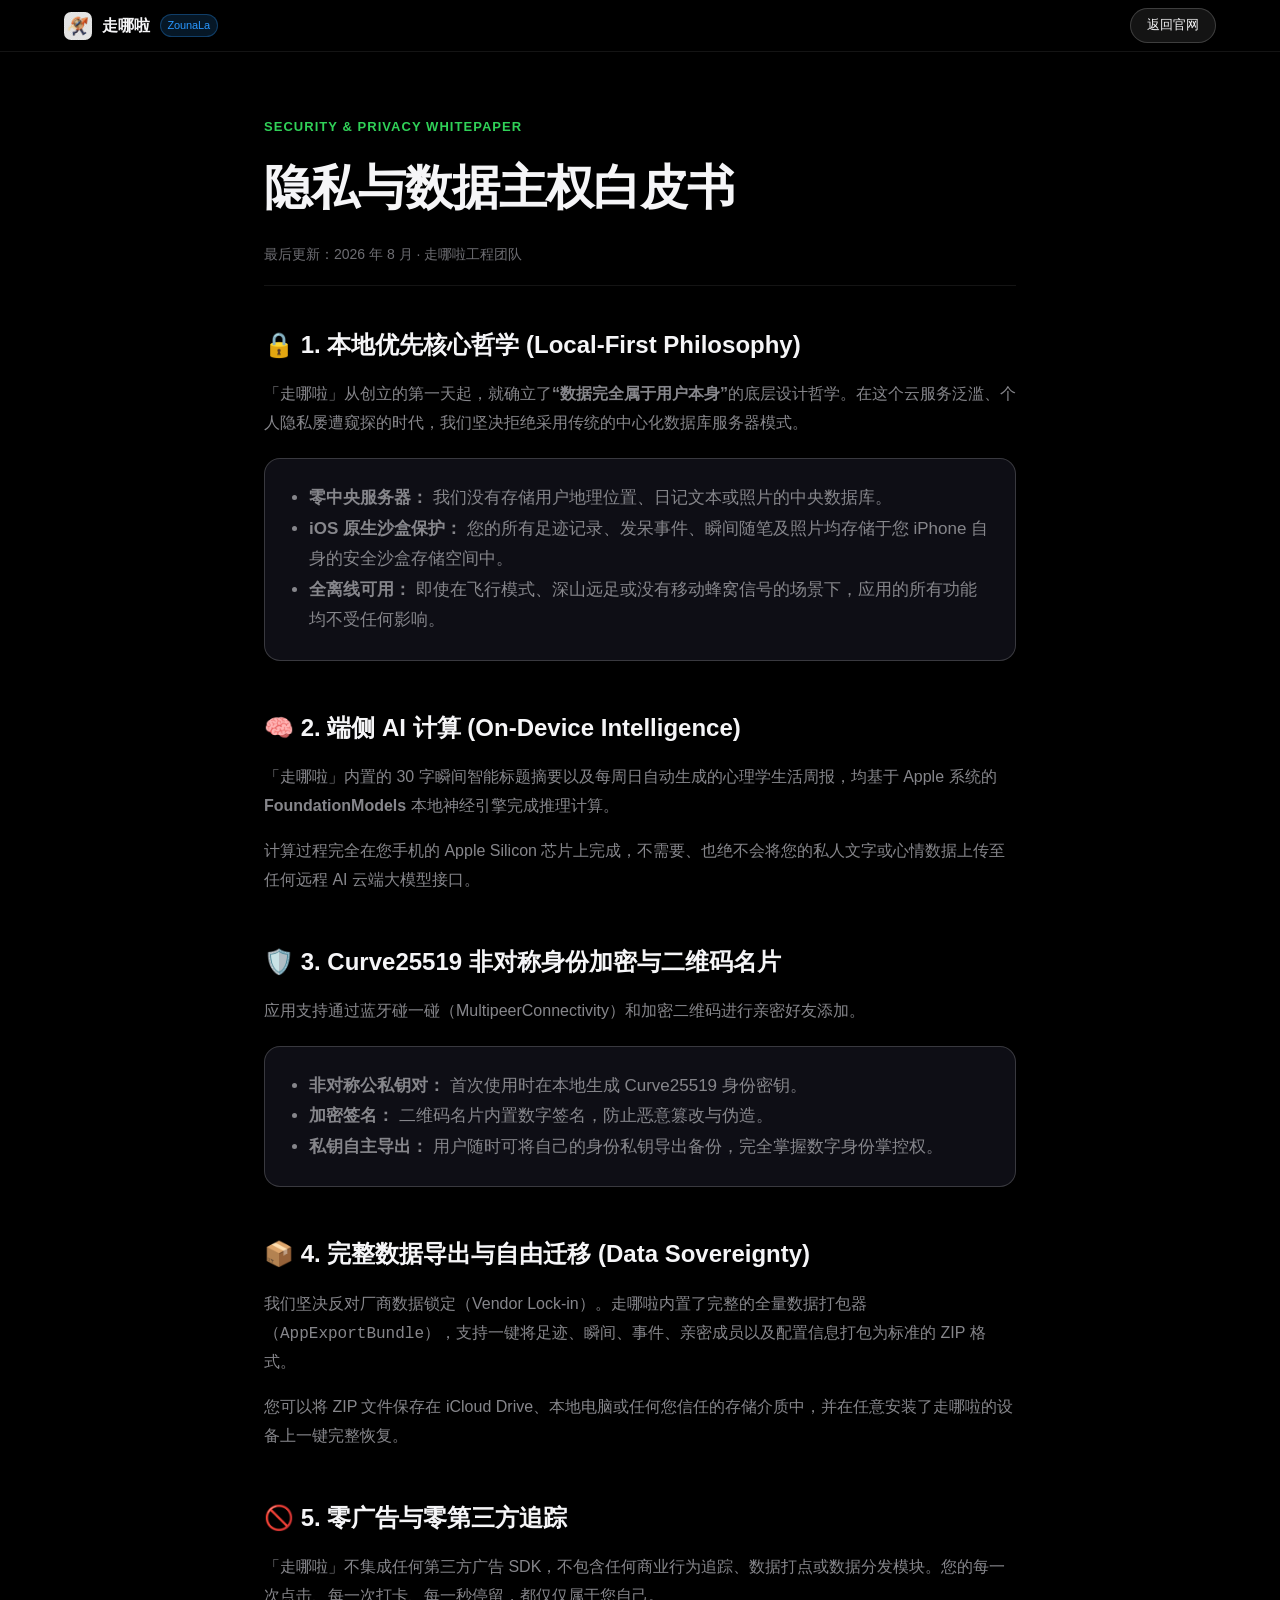
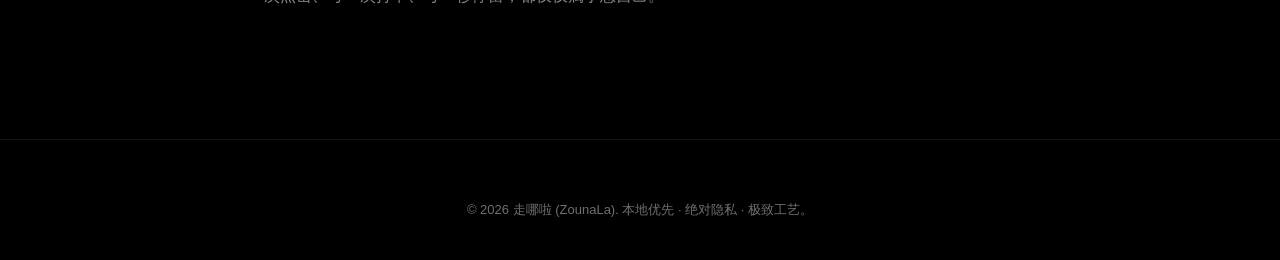
==== privacy.html @ 3fd213ce "add website pages" ====
<!DOCTYPE html>
<html lang="zh-CN">
<head>
  <meta charset="UTF-8">
  <meta name="viewport" content="width=device-width, initial-scale=1.0">
  <title>隐私与安全白皮书 - 走哪啦 (ZounaLa)</title>
  <meta name="description" content="走哪啦 (ZounaLa) 隐私与安全白皮书：详细阐述 100% 本地优先存储、Curve25519 非对称加密、端侧 AI 计算与零追踪架构。">
  <link rel="icon" type="image/png" href="assets/images/icon.png">
  <link rel="stylesheet" href="styles.css">
  <style>
    .privacy-article {
      max-width: 800px;
      margin: 0 auto;
      padding: calc(var(--nav-height) + 60px) 24px 80px;
    }
    .privacy-article h1 {
      font-size: clamp(32px, 5vw, 48px);
      font-weight: 700;
      margin-bottom: 16px;
      letter-spacing: -0.02em;
    }
    .privacy-article .pub-date {
      color: var(--text-tertiary);
      font-size: 14px;
      margin-bottom: 40px;
      padding-bottom: 20px;
      border-bottom: 1px solid var(--border-subtle);
    }
    .privacy-section-block {
      margin-bottom: 48px;
    }
    .privacy-section-block h2 {
      font-size: 24px;
      font-weight: 600;
      color: var(--text-primary);
      margin-bottom: 16px;
      display: flex;
      align-items: center;
      gap: 10px;
    }
    .privacy-section-block p {
      color: var(--text-secondary);
      font-size: 16px;
      line-height: 1.8;
      margin-bottom: 16px;
    }
    .privacy-box-highlight {
      background: var(--bg-card);
      border: 1px solid var(--border-highlight);
      border-radius: var(--radius-md);
      padding: 24px;
      margin: 20px 0;
    }
    .privacy-box-highlight ul {
      padding-left: 20px;
      color: var(--text-secondary);
      line-height: 1.8;
    }
  </style>
</head>
<body>
  <!-- Header -->
  <header class="site-header">
    <div class="nav-container">
      <a href="index.html" class="nav-brand">
        <img src="assets/images/icon.png" alt="走哪啦 App Icon" class="brand-icon">
        <span>走哪啦</span>
        <span class="brand-tag">ZounaLa</span>
      </a>
      <div class="nav-actions">
        <a href="index.html" class="btn-secondary" style="padding: 6px 16px; font-size: 13px;">返回官网</a>
      </div>
    </div>
  </header>

  <main class="privacy-article">
    <span class="section-eyebrow green">SECURITY & PRIVACY WHITEPAPER</span>
    <h1>隐私与数据主权白皮书</h1>
    <div class="pub-date">最后更新：2026 年 8 月 · 走哪啦工程团队</div>

    <div class="privacy-section-block">
      <h2>🔒 1. 本地优先核心哲学 (Local-First Philosophy)</h2>
      <p>
        「走哪啦」从创立的第一天起，就确立了<strong>“数据完全属于用户本身”</strong>的底层设计哲学。在这个云服务泛滥、个人隐私屡遭窥探的时代，我们坚决拒绝采用传统的中心化数据库服务器模式。
      </p>
      <div class="privacy-box-highlight">
        <ul>
          <li><strong>零中央服务器：</strong> 我们没有存储用户地理位置、日记文本或照片的中央数据库。</li>
          <li><strong>iOS 原生沙盒保护：</strong> 您的所有足迹记录、发呆事件、瞬间随笔及照片均存储于您 iPhone 自身的安全沙盒存储空间中。</li>
          <li><strong>全离线可用：</strong> 即使在飞行模式、深山远足或没有移动蜂窝信号的场景下，应用的所有功能均不受任何影响。</li>
        </ul>
      </div>
    </div>

    <div class="privacy-section-block">
      <h2>🧠 2. 端侧 AI 计算 (On-Device Intelligence)</h2>
      <p>
        「走哪啦」内置的 30 字瞬间智能标题摘要以及每周日自动生成的心理学生活周报，均基于 Apple 系统的 <strong>FoundationModels</strong> 本地神经引擎完成推理计算。
      </p>
      <p>
        计算过程完全在您手机的 Apple Silicon 芯片上完成，不需要、也绝不会将您的私人文字或心情数据上传至任何远程 AI 云端大模型接口。
      </p>
    </div>

    <div class="privacy-section-block">
      <h2>🛡️ 3. Curve25519 非对称身份加密与二维码名片</h2>
      <p>
        应用支持通过蓝牙碰一碰（MultipeerConnectivity）和加密二维码进行亲密好友添加。
      </p>
      <div class="privacy-box-highlight">
        <ul>
          <li><strong>非对称公私钥对：</strong> 首次使用时在本地生成 Curve25519 身份密钥。</li>
          <li><strong>加密签名：</strong> 二维码名片内置数字签名，防止恶意篡改与伪造。</li>
          <li><strong>私钥自主导出：</strong> 用户随时可将自己的身份私钥导出备份，完全掌握数字身份掌控权。</li>
        </ul>
      </div>
    </div>

    <div class="privacy-section-block">
      <h2>📦 4. 完整数据导出与自由迁移 (Data Sovereignty)</h2>
      <p>
        我们坚决反对厂商数据锁定（Vendor Lock-in）。走哪啦内置了完整的全量数据打包器（<code>AppExportBundle</code>），支持一键将足迹、瞬间、事件、亲密成员以及配置信息打包为标准的 ZIP 格式。
      </p>
      <p>
        您可以将 ZIP 文件保存在 iCloud Drive、本地电脑或任何您信任的存储介质中，并在任意安装了走哪啦的设备上一键完整恢复。
      </p>
    </div>

    <div class="privacy-section-block">
      <h2>🚫 5. 零广告与零第三方追踪</h2>
      <p>
        「走哪啦」不集成任何第三方广告 SDK，不包含任何商业行为追踪、数据打点或数据分发模块。您的每一次点击、每一次打卡、每一秒停留，都仅仅属于您自己。
      </p>
    </div>
  </main>

  <footer class="site-footer">
    <div class="container" style="text-align: center;">
      <p>© 2026 走哪啦 (ZounaLa). 本地优先 · 绝对隐私 · 极致工艺。</p>
    </div>
  </footer>
</body>
</html>
---- styles.css ----
/* ==========================================================================
   走哪啦 (ZounaLa) - 苹果风格产品宣传官网样式表
   Apple Pro Aesthetic Design System
   ========================================================================== */

:root {
  /* Color Palette - Apple Pro Dark Theme */
  --bg-primary: #000000;
  --bg-secondary: #0a0a0f;
  --bg-tertiary: #12131a;
  --bg-card: rgba(20, 21, 30, 0.7);
  --bg-card-hover: rgba(28, 30, 44, 0.85);
  --bg-glass: rgba(15, 16, 24, 0.75);
  --bg-pill: rgba(255, 255, 255, 0.08);

  /* Borders & Dividers */
  --border-subtle: rgba(255, 255, 255, 0.08);
  --border-highlight: rgba(255, 255, 255, 0.18);
  --border-active: rgba(0, 113, 227, 0.5);

  /* Typography Colors */
  --text-primary: #f5f5f7;
  --text-secondary: #86868b;
  --text-tertiary: #6e6e73;
  --text-accent: #2997ff;
  --text-accent-glow: #64d2ff;

  /* Accent Gradients & Colors */
  --apple-blue: #0071e3;
  --apple-blue-light: #2997ff;
  --apple-purple: #bf5af2;
  --apple-indigo: #5e5ce6;
  --apple-teal: #64d2ff;
  --apple-green: #30d158;
  --apple-orange: #ff9f0a;
  --apple-pink: #ff375f;
  --apple-yellow: #ffd60a;

  /* Radiant Gradients */
  --grad-hero: linear-gradient(180deg, #ffffff 0%, #a1a1a6 100%);
  --grad-accent: linear-gradient(135deg, #2997ff 0%, #a855f7 50%, #ec4899 100%);
  --grad-privacy: linear-gradient(135deg, #30d158 0%, #06b6d4 100%);
  --grad-security: linear-gradient(135deg, #bf5af2 0%, #5e5ce6 100%);
  --grad-local: linear-gradient(135deg, #ff9f0a 0%, #ff375f 100%);
  --grad-craft: linear-gradient(135deg, #64d2ff 0%, #2997ff 100%);
  --grad-card: linear-gradient(180deg, rgba(255, 255, 255, 0.05) 0%, rgba(255, 255, 255, 0.01) 100%);
  --grad-glow: radial-gradient(circle at 50% 50%, rgba(41, 151, 255, 0.15) 0%, rgba(0, 0, 0, 0) 70%);

  /* Dimensions & Spacing */
  --container-max: 1200px;
  --nav-height: 52px;
  --radius-sm: 10px;
  --radius-md: 16px;
  --radius-lg: 24px;
  --radius-xl: 32px;
  --radius-full: 9999px;

  /* Typography Stack */
  --font-stack: -apple-system, BlinkMacSystemFont, "SF Pro Display", "SF Pro Text", "Helvetica Neue", "PingFang SC", "Hiragino Sans GB", "Microsoft YaHei", sans-serif;
  --font-mono: "SF Mono", "Menlo", "Consolas", monospace;

  /* Transitions & Shadows */
  --transition-smooth: all 0.4s cubic-bezier(0.16, 1, 0.3, 1);
  --transition-fast: all 0.2s ease;
  --shadow-sm: 0 4px 12px rgba(0, 0, 0, 0.3);
  --shadow-md: 0 12px 32px rgba(0, 0, 0, 0.4);
  --shadow-lg: 0 24px 64px rgba(0, 0, 0, 0.6);
  --shadow-glow-blue: 0 0 40px rgba(41, 151, 255, 0.25);
  --shadow-glow-purple: 0 0 40px rgba(191, 90, 242, 0.25);
}

/* ==========================================================================
   Base & Reset
   ========================================================================== */
*, *::before, *::after {
  box-sizing: border-box;
  margin: 0;
  padding: 0;
}

html {
  font-family: var(--font-stack);
  background-color: var(--bg-primary);
  color: var(--text-primary);
  scroll-behavior: smooth;
  -webkit-font-smoothing: antialiased;
  -moz-osx-font-smoothing: grayscale;
  text-rendering: optimizeLegibility;
}

body {
  overflow-x: hidden;
  background-color: var(--bg-primary);
  line-height: 1.6;
  font-size: 17px;
}

a {
  color: inherit;
  text-decoration: none;
  transition: var(--transition-fast);
}

img {
  max-width: 100%;
  height: auto;
  display: block;
}

button {
  font-family: inherit;
  border: none;
  background: none;
  cursor: pointer;
}

/* Container */
.container {
  max-width: var(--container-max);
  margin: 0 auto;
  padding: 0 24px;
}

.container-narrow {
  max-width: 960px;
  margin: 0 auto;
  padding: 0 24px;
}

/* ==========================================================================
   Navigation Bar (Apple Style Sticky Frosted Nav)
   ========================================================================== */
.site-header {
  position: fixed;
  top: 0;
  left: 0;
  width: 100%;
  height: var(--nav-height);
  background: rgba(0, 0, 0, 0.75);
  backdrop-filter: saturate(180%) blur(20px);
  -webkit-backdrop-filter: saturate(180%) blur(20px);
  border-bottom: 1px solid var(--border-subtle);
  z-index: 1000;
  transition: var(--transition-fast);
}

.site-header.scrolled {
  background: rgba(10, 10, 15, 0.88);
  border-bottom: 1px solid var(--border-highlight);
}

.nav-container {
  max-width: var(--container-max);
  height: 100%;
  margin: 0 auto;
  padding: 0 24px;
  display: flex;
  align-items: center;
  justify-content: space-between;
}

.nav-brand {
  display: flex;
  align-items: center;
  gap: 10px;
  font-size: 16px;
  font-weight: 600;
  letter-spacing: -0.01em;
  color: var(--text-primary);
}

.brand-icon {
  width: 28px;
  height: 28px;
  border-radius: 7px;
  box-shadow: 0 2px 8px rgba(0, 0, 0, 0.4);
}

.brand-tag {
  font-size: 11px;
  padding: 2px 7px;
  border-radius: var(--radius-full);
  background: rgba(41, 151, 255, 0.15);
  color: var(--apple-blue-light);
  border: 1px solid rgba(41, 151, 255, 0.3);
  font-weight: 500;
}

.nav-links {
  display: flex;
  align-items: center;
  gap: 28px;
  list-style: none;
}

.nav-links a {
  font-size: 13px;
  color: var(--text-secondary);
  letter-spacing: -0.01em;
  transition: var(--transition-fast);
}

.nav-links a:hover,
.nav-links a.active {
  color: var(--text-primary);
}

.nav-actions {
  display: flex;
  align-items: center;
  gap: 14px;
}

.btn-nav-cta {
  font-size: 12px;
  font-weight: 500;
  padding: 6px 14px;
  border-radius: var(--radius-full);
  background: var(--apple-blue);
  color: #ffffff;
  transition: var(--transition-fast);
}

.btn-nav-cta:hover {
  background: #0077ed;
  transform: translateY(-1px);
  box-shadow: 0 2px 8px rgba(0, 113, 227, 0.4);
}

.mobile-menu-btn {
  display: none;
  flex-direction: column;
  gap: 5px;
  padding: 8px;
}

.mobile-menu-btn span {
  width: 20px;
  height: 2px;
  background: var(--text-primary);
  border-radius: 2px;
  transition: var(--transition-fast);
}

/* ==========================================================================
   Hero Section
   ========================================================================== */
.hero-section {
  position: relative;
  min-height: 100vh;
  padding-top: calc(var(--nav-height) + 60px);
  padding-bottom: 80px;
  display: flex;
  flex-direction: column;
  align-items: center;
  justify-content: center;
  text-align: center;
  overflow: hidden;
}

.hero-glow-bg {
  position: absolute;
  top: 15%;
  left: 50%;
  transform: translateX(-50%);
  width: 75vw;
  max-width: 1000px;
  height: 600px;
  background: radial-gradient(ellipse at center, rgba(41, 151, 255, 0.18) 0%, rgba(191, 90, 242, 0.12) 40%, rgba(0, 0, 0, 0) 70%);
  filter: blur(80px);
  pointer-events: none;
  z-index: 0;
}

.hero-content {
  position: relative;
  z-index: 1;
  max-width: 880px;
  margin: 0 auto 50px;
}

.hero-pill {
  display: inline-flex;
  align-items: center;
  gap: 8px;
  padding: 6px 16px;
  background: rgba(255, 255, 255, 0.06);
  border: 1px solid var(--border-highlight);
  border-radius: var(--radius-full);
  font-size: 13px;
  font-weight: 500;
  color: var(--text-primary);
  margin-bottom: 24px;
  backdrop-filter: blur(12px);
  animation: fadeInDown 0.8s cubic-bezier(0.16, 1, 0.3, 1);
}

.hero-pill .pill-dot {
  width: 8px;
  height: 8px;
  border-radius: 50%;
  background: var(--apple-green);
  box-shadow: 0 0 10px var(--apple-green);
  animation: pulseDot 2s infinite;
}

.hero-title {
  font-size: clamp(40px, 6vw, 76px);
  font-weight: 700;
  line-height: 1.08;
  letter-spacing: -0.03em;
  margin-bottom: 20px;
  background: linear-gradient(180deg, #ffffff 0%, #dedede 65%, #888890 100%);
  -webkit-background-clip: text;
  -webkit-text-fill-color: transparent;
  animation: fadeInUp 0.9s cubic-bezier(0.16, 1, 0.3, 1);
}

.hero-title .text-gradient-flow {
  background: var(--grad-accent);
  -webkit-background-clip: text;
  -webkit-text-fill-color: transparent;
  display: inline-block;
}

.hero-subtitle {
  font-size: clamp(18px, 2.2vw, 22px);
  font-weight: 400;
  color: var(--text-secondary);
  line-height: 1.5;
  max-width: 720px;
  margin: 0 auto 36px;
  letter-spacing: -0.015em;
  animation: fadeInUp 1s cubic-bezier(0.16, 1, 0.3, 1);
}

.hero-cta-group {
  display: flex;
  align-items: center;
  justify-content: center;
  gap: 16px;
  flex-wrap: wrap;
  animation: fadeInUp 1.1s cubic-bezier(0.16, 1, 0.3, 1);
}

.btn-primary {
  display: inline-flex;
  align-items: center;
  gap: 10px;
  padding: 14px 28px;
  background: #ffffff;
  color: #000000;
  font-size: 15px;
  font-weight: 600;
  border-radius: var(--radius-full);
  box-shadow: 0 4px 20px rgba(255, 255, 255, 0.2);
  transition: var(--transition-smooth);
}

.btn-primary:hover {
  transform: translateY(-2px) scale(1.02);
  box-shadow: 0 8px 30px rgba(255, 255, 255, 0.35);
  background: #f0f0f2;
}

.btn-secondary {
  display: inline-flex;
  align-items: center;
  gap: 8px;
  padding: 14px 28px;
  background: rgba(255, 255, 255, 0.08);
  color: var(--text-primary);
  font-size: 15px;
  font-weight: 500;
  border-radius: var(--radius-full);
  border: 1px solid var(--border-highlight);
  backdrop-filter: blur(12px);
  transition: var(--transition-smooth);
}

.btn-secondary:hover {
  background: rgba(255, 255, 255, 0.14);
  border-color: rgba(255, 255, 255, 0.3);
  transform: translateY(-2px);
}

/* Hero Key Pillars Ribbon */
.hero-pillars-ribbon {
  display: flex;
  align-items: center;
  justify-content: center;
  gap: 32px;
  margin-top: 36px;
  padding: 14px 28px;
  border-radius: var(--radius-full);
  background: rgba(255, 255, 255, 0.03);
  border: 1px solid var(--border-subtle);
  backdrop-filter: blur(16px);
  flex-wrap: wrap;
}

.pillar-item {
  display: flex;
  align-items: center;
  gap: 8px;
  font-size: 13px;
  font-weight: 500;
  color: var(--text-secondary);
}

.pillar-item .p-icon {
  font-size: 16px;
}

.pillar-item strong {
  color: var(--text-primary);
}

.pillar-divider {
  width: 1px;
  height: 16px;
  background: var(--border-subtle);
}

/* Hero Showcase Device Mockup */
.hero-device-wrapper {
  position: relative;
  z-index: 1;
  width: 100%;
  max-width: 1020px;
  margin-top: 40px;
  perspective: 1200px;
}

.device-showcase-card {
  position: relative;
  background: linear-gradient(180deg, rgba(28, 30, 42, 0.7) 0%, rgba(13, 14, 20, 0.9) 100%);
  border: 1px solid var(--border-highlight);
  border-radius: var(--radius-xl);
  padding: 48px 32px;
  box-shadow: 0 30px 100px rgba(0, 0, 0, 0.8), var(--shadow-glow-blue);
  backdrop-filter: blur(24px);
  display: flex;
  align-items: center;
  justify-content: center;
  gap: 48px;
  overflow: hidden;
}

/* Floating Glass Badges */
.floating-badge {
  position: absolute;
  padding: 12px 18px;
  background: rgba(18, 20, 30, 0.85);
  border: 1px solid var(--border-highlight);
  border-radius: var(--radius-md);
  box-shadow: var(--shadow-md);
  backdrop-filter: blur(20px);
  display: flex;
  align-items: center;
  gap: 12px;
  font-size: 13px;
  z-index: 10;
  animation: floatSlow 6s ease-in-out infinite;
}

.floating-badge.badge-top-left {
  top: 40px;
  left: 30px;
  animation-delay: 0s;
}

.floating-badge.badge-bottom-left {
  bottom: 50px;
  left: 40px;
  animation-delay: 1.5s;
}

.floating-badge.badge-top-right {
  top: 60px;
  right: 30px;
  animation-delay: 3s;
}

.floating-badge.badge-bottom-right {
  bottom: 40px;
  right: 40px;
  animation-delay: 4.5s;
}

.badge-icon-box {
  width: 36px;
  height: 36px;
  border-radius: 10px;
  display: flex;
  align-items: center;
  justify-content: center;
  font-size: 18px;
}

.badge-icon-box.green {
  background: rgba(48, 209, 88, 0.15);
  color: var(--apple-green);
  border: 1px solid rgba(48, 209, 88, 0.3);
}

.badge-icon-box.purple {
  background: rgba(191, 90, 242, 0.15);
  color: var(--apple-purple);
  border: 1px solid rgba(191, 90, 242, 0.3);
}

.badge-icon-box.blue {
  background: rgba(41, 151, 255, 0.15);
  color: var(--apple-blue-light);
  border: 1px solid rgba(41, 151, 255, 0.3);
}

.badge-icon-box.orange {
  background: rgba(255, 159, 10, 0.15);
  color: var(--apple-orange);
  border: 1px solid rgba(255, 159, 10, 0.3);
}

.badge-text-title {
  font-weight: 600;
  color: var(--text-primary);
  font-size: 13px;
  line-height: 1.3;
}

.badge-text-sub {
  font-size: 11px;
  color: var(--text-secondary);
}

/* Device iPhone Frame */
.iphone-frame {
  position: relative;
  width: 310px;
  height: 640px;
  background: #000000;
  border-radius: 52px;
  padding: 11px;
  box-shadow: 0 0 0 3px #2c2d30, 0 0 0 5px #151618, 0 25px 60px rgba(0, 0, 0, 0.9);
  z-index: 2;
}

.iphone-island {
  position: absolute;
  top: 19px;
  left: 50%;
  transform: translateX(-50%);
  width: 96px;
  height: 26px;
  background: #000000;
  border-radius: 20px;
  z-index: 100;
  display: flex;
  align-items: center;
  justify-content: space-between;
  padding: 0 10px;
}

.island-camera {
  width: 10px;
  height: 10px;
  border-radius: 50%;
  background: #111422;
  box-shadow: inset 0 0 2px rgba(255, 255, 255, 0.2);
}

.island-sensor {
  width: 7px;
  height: 7px;
  border-radius: 50%;
  background: #0d0e14;
}

.iphone-screen {
  position: relative;
  width: 100%;
  height: 100%;
  border-radius: 42px;
  overflow: hidden;
  background: #000000;
}

.iphone-screen img {
  width: 100%;
  height: 100%;
  object-fit: cover;
  object-position: top center;
}

/* Showcase side preview cards */
.showcase-side-preview {
  flex: 1;
  max-width: 280px;
  display: flex;
  flex-direction: column;
  gap: 16px;
}

.mini-preview-card {
  background: rgba(20, 22, 32, 0.8);
  border: 1px solid var(--border-subtle);
  border-radius: var(--radius-md);
  padding: 16px;
  transition: var(--transition-smooth);
}

.mini-preview-card:hover {
  background: rgba(26, 29, 44, 0.95);
  border-color: var(--border-highlight);
  transform: translateY(-2px);
}

.mini-card-header {
  display: flex;
  align-items: center;
  justify-content: space-between;
  margin-bottom: 8px;
}

.mini-card-tag {
  font-size: 11px;
  padding: 2px 8px;
  border-radius: var(--radius-full);
  background: rgba(255, 255, 255, 0.08);
  color: var(--text-secondary);
}

.mini-card-title {
  font-size: 14px;
  font-weight: 600;
  color: var(--text-primary);
  margin-bottom: 4px;
}

.mini-card-desc {
  font-size: 12px;
  color: var(--text-secondary);
  line-height: 1.4;
}

/* ==========================================================================
   Section Headers & Common Layout
   ========================================================================== */
.section {
  padding: 120px 0;
  position: relative;
}

.section-darker {
  background: var(--bg-secondary);
}

.section-gradient-ambient {
  background: radial-gradient(circle at 50% 0%, rgba(20, 24, 42, 0.6) 0%, var(--bg-primary) 70%);
}

.section-header {
  text-align: center;
  max-width: 760px;
  margin: 0 auto 64px;
}

.section-eyebrow {
  display: inline-block;
  font-size: 13px;
  font-weight: 600;
  text-transform: uppercase;
  letter-spacing: 0.08em;
  color: var(--apple-blue-light);
  margin-bottom: 12px;
}

.section-eyebrow.green {
  color: var(--apple-green);
}

.section-eyebrow.purple {
  color: var(--apple-purple);
}

.section-eyebrow.orange {
  color: var(--apple-orange);
}

.section-title {
  font-size: clamp(32px, 4.5vw, 48px);
  font-weight: 700;
  line-height: 1.15;
  letter-spacing: -0.025em;
  color: var(--text-primary);
  margin-bottom: 16px;
}

.section-subtitle {
  font-size: 17px;
  color: var(--text-secondary);
  line-height: 1.6;
}

/* ==========================================================================
   Section 1: Philosophy & Mission (产品宗旨与对比)
   ========================================================================== */
.philosophy-grid {
  display: grid;
  grid-template-columns: 1fr 1fr;
  gap: 32px;
  margin-bottom: 50px;
}

.philosophy-card {
  background: var(--bg-card);
  border: 1px solid var(--border-subtle);
  border-radius: var(--radius-xl);
  padding: 40px;
  backdrop-filter: blur(20px);
  position: relative;
  overflow: hidden;
  transition: var(--transition-smooth);
}

.philosophy-card.card-traditional {
  border-color: rgba(255, 69, 58, 0.2);
  background: linear-gradient(180deg, rgba(30, 15, 18, 0.4) 0%, rgba(15, 16, 22, 0.6) 100%);
}

.philosophy-card.card-zounala {
  border-color: rgba(41, 151, 255, 0.35);
  background: linear-gradient(180deg, rgba(20, 32, 55, 0.5) 0%, rgba(15, 18, 28, 0.8) 100%);
  box-shadow: 0 10px 40px rgba(0, 113, 227, 0.15);
}

.philosophy-badge {
  display: inline-flex;
  align-items: center;
  gap: 6px;
  font-size: 12px;
  font-weight: 600;
  padding: 4px 12px;
  border-radius: var(--radius-full);
  margin-bottom: 20px;
}

.philosophy-badge.bad {
  background: rgba(255, 69, 58, 0.15);
  color: #ff6b6b;
  border: 1px solid rgba(255, 69, 58, 0.3);
}

.philosophy-badge.good {
  background: rgba(41, 151, 255, 0.2);
  color: var(--apple-blue-light);
  border: 1px solid rgba(41, 151, 255, 0.4);
}

.philosophy-card h3 {
  font-size: 24px;
  font-weight: 700;
  margin-bottom: 12px;
  letter-spacing: -0.01em;
}

.philosophy-card p {
  color: var(--text-secondary);
  font-size: 15px;
  line-height: 1.6;
  margin-bottom: 24px;
}

.philosophy-list {
  list-style: none;
  display: flex;
  flex-direction: column;
  gap: 14px;
}

.philosophy-list li {
  display: flex;
  align-items: flex-start;
  gap: 12px;
  font-size: 14px;
  color: var(--text-secondary);
}

.philosophy-list li strong {
  color: var(--text-primary);
}

.philosophy-list li .icon-status {
  font-size: 16px;
  line-height: 1.4;
}

.quote-highlight-banner {
  background: linear-gradient(135deg, rgba(41, 151, 255, 0.08) 0%, rgba(191, 90, 242, 0.08) 100%);
  border: 1px solid var(--border-highlight);
  border-radius: var(--radius-lg);
  padding: 32px 40px;
  text-align: center;
  margin-top: 40px;
  position: relative;
}

.quote-highlight-banner h4 {
  font-size: 20px;
  font-weight: 600;
  color: var(--text-primary);
  margin-bottom: 8px;
}

.quote-highlight-banner p {
  color: var(--text-secondary);
  font-size: 15px;
  max-width: 800px;
  margin: 0 auto;
}

/* ==========================================================================
   Section 2: Four Core Pillars (四大核心：本地化、安全、隐私、精致)
   ========================================================================== */
.pillars-grid {
  display: grid;
  grid-template-columns: repeat(4, 1fr);
  gap: 24px;
}

.pillar-card {
  background: var(--bg-card);
  border: 1px solid var(--border-subtle);
  border-radius: var(--radius-xl);
  padding: 32px 24px;
  transition: var(--transition-smooth);
  position: relative;
  overflow: hidden;
  display: flex;
  flex-direction: column;
}

.pillar-card:hover {
  transform: translateY(-6px);
  background: var(--bg-card-hover);
  border-color: var(--border-highlight);
  box-shadow: var(--shadow-lg);
}

.pillar-card-icon {
  width: 56px;
  height: 56px;
  border-radius: var(--radius-md);
  display: flex;
  align-items: center;
  justify-content: center;
  font-size: 26px;
  margin-bottom: 24px;
  transition: var(--transition-smooth);
}

.pillar-card:hover .pillar-card-icon {
  transform: scale(1.1);
}

.pillar-card.p-local .pillar-card-icon {
  background: rgba(255, 159, 10, 0.15);
  color: var(--apple-orange);
  border: 1px solid rgba(255, 159, 10, 0.3);
}

.pillar-card.p-security .pillar-card-icon {
  background: rgba(191, 90, 242, 0.15);
  color: var(--apple-purple);
  border: 1px solid rgba(191, 90, 242, 0.3);
}

.pillar-card.p-privacy .pillar-card-icon {
  background: rgba(48, 209, 88, 0.15);
  color: var(--apple-green);
  border: 1px solid rgba(48, 209, 88, 0.3);
}

.pillar-card.p-craft .pillar-card-icon {
  background: rgba(41, 151, 255, 0.15);
  color: var(--apple-blue-light);
  border: 1px solid rgba(41, 151, 255, 0.3);
}

.pillar-card h3 {
  font-size: 20px;
  font-weight: 700;
  margin-bottom: 8px;
  letter-spacing: -0.01em;
}

.pillar-card .pillar-tagline {
  font-size: 13px;
  font-weight: 600;
  color: var(--text-accent);
  margin-bottom: 14px;
}

.pillar-card.p-local .pillar-tagline { color: var(--apple-orange); }
.pillar-card.p-security .pillar-tagline { color: var(--apple-purple); }
.pillar-card.p-privacy .pillar-tagline { color: var(--apple-green); }
.pillar-card.p-craft .pillar-tagline { color: var(--apple-blue-light); }

.pillar-card p {
  font-size: 14px;
  color: var(--text-secondary);
  line-height: 1.6;
  margin-bottom: 20px;
  flex: 1;
}

.pillar-tech-specs {
  border-top: 1px solid var(--border-subtle);
  padding-top: 16px;
  display: flex;
  flex-direction: column;
  gap: 8px;
}

.tech-spec-item {
  font-size: 12px;
  color: var(--text-tertiary);
  display: flex;
  align-items: center;
  gap: 6px;
}

.tech-spec-item span {
  color: var(--text-secondary);
  font-weight: 500;
}

/* ==========================================================================
   Section 3: Target Audiences (目标用户画像 - 一目了然)
   ========================================================================== */
.personas-grid {
  display: grid;
  grid-template-columns: repeat(2, 1fr);
  gap: 28px;
}

.persona-card {
  background: var(--bg-card);
  border: 1px solid var(--border-subtle);
  border-radius: var(--radius-xl);
  padding: 36px;
  backdrop-filter: blur(20px);
  position: relative;
  overflow: hidden;
  transition: var(--transition-smooth);
}

.persona-card:hover {
  transform: translateY(-4px);
  border-color: var(--border-highlight);
  background: var(--bg-card-hover);
}

.persona-header {
  display: flex;
  align-items: center;
  gap: 16px;
  margin-bottom: 18px;
}

.persona-avatar {
  width: 52px;
  height: 52px;
  border-radius: 50%;
  display: flex;
  align-items: center;
  justify-content: center;
  font-size: 24px;
}

.persona-card.persona-walker .persona-avatar {
  background: rgba(41, 151, 255, 0.15);
  border: 2px solid rgba(41, 151, 255, 0.3);
}

.persona-card.persona-hiker .persona-avatar {
  background: rgba(255, 159, 10, 0.15);
  border: 2px solid rgba(255, 159, 10, 0.3);
}

.persona-card.persona-couple .persona-avatar {
  background: rgba(255, 55, 95, 0.15);
  border: 2px solid rgba(255, 55, 95, 0.3);
}

.persona-card.persona-geek .persona-avatar {
  background: rgba(48, 209, 88, 0.15);
  border: 2px solid rgba(48, 209, 88, 0.3);
}

.persona-title-group h3 {
  font-size: 20px;
  font-weight: 700;
  margin-bottom: 2px;
}

.persona-title-group .persona-subtitle-tag {
  font-size: 13px;
  color: var(--text-secondary);
}

.persona-quote {
  font-size: 15px;
  font-style: italic;
  color: var(--text-primary);
  border-left: 2px solid var(--apple-blue);
  padding-left: 14px;
  margin-bottom: 18px;
}

.persona-features-box {
  background: rgba(255, 255, 255, 0.03);
  border: 1px solid var(--border-subtle);
  border-radius: var(--radius-md);
  padding: 16px;
}

.persona-features-box h4 {
  font-size: 12px;
  text-transform: uppercase;
  letter-spacing: 0.05em;
  color: var(--text-tertiary);
  margin-bottom: 10px;
}

.persona-chips {
  display: flex;
  flex-wrap: wrap;
  gap: 8px;
}

.persona-chip {
  font-size: 12px;
  padding: 4px 10px;
  background: rgba(255, 255, 255, 0.06);
  border-radius: var(--radius-full);
  color: var(--text-secondary);
  border: 1px solid var(--border-subtle);
}

/* ==========================================================================
   Section 4: Bento Grid Features (深度功能矩阵)
   ========================================================================== */
.bento-grid {
  display: grid;
  grid-template-columns: repeat(12, 1fr);
  gap: 24px;
}

.bento-card {
  background: var(--bg-card);
  border: 1px solid var(--border-subtle);
  border-radius: var(--radius-xl);
  padding: 36px;
  position: relative;
  overflow: hidden;
  backdrop-filter: blur(20px);
  transition: var(--transition-smooth);
  display: flex;
  flex-direction: column;
  justify-content: space-between;
}

.bento-card:hover {
  transform: translateY(-4px);
  border-color: var(--border-highlight);
  background: var(--bg-card-hover);
  box-shadow: var(--shadow-lg);
}

.bento-col-8 { grid-column: span 8; }
.bento-col-4 { grid-column: span 4; }
.bento-col-6 { grid-column: span 6; }
.bento-col-12 { grid-column: span 12; }

.bento-card-badge {
  display: inline-block;
  font-size: 12px;
  font-weight: 600;
  padding: 4px 10px;
  border-radius: var(--radius-full);
  background: rgba(255, 255, 255, 0.08);
  color: var(--text-secondary);
  margin-bottom: 16px;
  width: fit-content;
}

.bento-card h3 {
  font-size: 24px;
  font-weight: 700;
  margin-bottom: 10px;
  letter-spacing: -0.015em;
}

.bento-card p {
  color: var(--text-secondary);
  font-size: 15px;
  line-height: 1.6;
  margin-bottom: 24px;
}

/* Interactive Bento Visuals */
.bento-visual-map {
  background: #090a10;
  border: 1px solid var(--border-subtle);
  border-radius: var(--radius-lg);
  padding: 20px;
  position: relative;
  min-height: 220px;
  display: flex;
  flex-direction: column;
  justify-content: space-between;
  overflow: hidden;
}

.map-stats-strip {
  display: grid;
  grid-template-columns: repeat(4, 1fr);
  gap: 12px;
  background: rgba(18, 20, 30, 0.85);
  border: 1px solid var(--border-subtle);
  border-radius: var(--radius-md);
  padding: 12px 16px;
  backdrop-filter: blur(16px);
  z-index: 2;
}

.map-stat-col {
  text-align: center;
}

.map-stat-col .stat-val {
  font-size: 18px;
  font-weight: 700;
  color: var(--text-primary);
  font-family: var(--font-mono);
}

.map-stat-col .stat-lbl {
  font-size: 11px;
  color: var(--text-tertiary);
  text-transform: uppercase;
}

.interactive-route-svg {
  width: 100%;
  height: 100px;
  margin-top: 10px;
}

/* Heatmap Simulated Visual */
.heatmap-visual-box {
  background: rgba(0, 0, 0, 0.3);
  border: 1px solid var(--border-subtle);
  border-radius: var(--radius-md);
  padding: 16px;
  margin-top: 16px;
}

.heatmap-grid-demo {
  display: grid;
  grid-template-columns: repeat(26, 1fr);
  gap: 4px;
  margin-bottom: 8px;
}

.heatmap-cell {
  aspect-ratio: 1;
  border-radius: 3px;
  background: rgba(255, 255, 255, 0.05);
  transition: transform 0.2s ease;
}

.heatmap-cell:hover {
  transform: scale(1.3);
}

.heatmap-cell.l-1 { background: rgba(48, 209, 88, 0.25); }
.heatmap-cell.l-2 { background: rgba(48, 209, 88, 0.5); }
.heatmap-cell.l-3 { background: rgba(48, 209, 88, 0.75); }
.heatmap-cell.l-4 { background: #30d158; box-shadow: 0 0 6px rgba(48, 209, 88, 0.6); }

/* Boredom Meter Visual */
.boredom-visual-box {
  background: rgba(0, 0, 0, 0.4);
  border: 1px solid var(--border-subtle);
  border-radius: var(--radius-lg);
  padding: 20px;
  display: flex;
  flex-direction: column;
  gap: 14px;
}

.boredom-meter-bar {
  width: 100%;
  height: 10px;
  background: rgba(255, 255, 255, 0.1);
  border-radius: var(--radius-full);
  overflow: hidden;
  position: relative;
}

.boredom-meter-fill {
  height: 100%;
  width: 78%;
  background: linear-gradient(90deg, #30d158 0%, #ffd60a 50%, #ff453a 100%);
  border-radius: var(--radius-full);
  animation: meterPulse 3s ease-in-out infinite;
}

.boredom-status-row {
  display: flex;
  align-items: center;
  justify-content: space-between;
  font-size: 13px;
}

.boredom-status-tag {
  font-weight: 600;
  color: var(--apple-orange);
  background: rgba(255, 159, 10, 0.15);
  padding: 3px 10px;
  border-radius: var(--radius-full);
}

/* Polaroid Scrapbook Visual */
.polaroid-stack-visual {
  display: flex;
  align-items: center;
  justify-content: center;
  gap: 16px;
  margin-top: 20px;
}

.mini-polaroid {
  background: #fbfbf9;
  padding: 8px 8px 24px 8px;
  border-radius: 4px;
  box-shadow: 0 8px 24px rgba(0, 0, 0, 0.5);
  width: 120px;
  transition: var(--transition-smooth);
}

.mini-polaroid:nth-child(1) { transform: rotate(-6deg); }
.mini-polaroid:nth-child(2) { transform: rotate(4deg) scale(1.05); z-index: 2; }
.mini-polaroid:nth-child(3) { transform: rotate(-3deg); }

.mini-polaroid:hover {
  transform: scale(1.15) rotate(0deg);
  z-index: 10;
}

.mini-polaroid-photo {
  width: 100%;
  aspect-ratio: 1;
  background: #2a2b36;
  border-radius: 2px;
  overflow: hidden;
}

.mini-polaroid-photo img {
  width: 100%;
  height: 100%;
  object-fit: cover;
}

.mini-polaroid-caption {
  font-size: 9px;
  color: #333333;
  margin-top: 6px;
  text-align: center;
  font-family: var(--font-mono);
}

/* Widget Mockup Visual */
.widget-mockup-row {
  display: flex;
  gap: 16px;
  margin-top: 20px;
  justify-content: center;
}

.widget-box {
  background: rgba(25, 27, 38, 0.9);
  border: 1px solid var(--border-highlight);
  border-radius: 22px;
  padding: 16px;
  box-shadow: var(--shadow-md);
  display: flex;
  flex-direction: column;
  justify-content: space-between;
}

.widget-box.small {
  width: 130px;
  height: 130px;
}

.widget-box.medium {
  width: 270px;
  height: 130px;
}

.widget-header {
  display: flex;
  align-items: center;
  justify-content: space-between;
  font-size: 11px;
  color: var(--text-secondary);
}

.widget-btn-action {
  display: flex;
  align-items: center;
  justify-content: center;
  gap: 6px;
  background: rgba(255, 255, 255, 0.1);
  padding: 8px;
  border-radius: var(--radius-sm);
  font-size: 12px;
  font-weight: 600;
  color: var(--text-primary);
  transition: var(--transition-fast);
}

.widget-btn-action:hover {
  background: var(--apple-blue);
}

/* ==========================================================================
   Section 5: Interactive Simulator / Live Showcase
   ========================================================================== */
.simulator-wrapper {
  background: var(--bg-card);
  border: 1px solid var(--border-highlight);
  border-radius: var(--radius-xl);
  padding: 40px;
  box-shadow: var(--shadow-lg);
  backdrop-filter: blur(24px);
}

.sim-nav-tabs {
  display: flex;
  align-items: center;
  justify-content: center;
  gap: 10px;
  margin-bottom: 36px;
  flex-wrap: wrap;
}

.sim-tab-btn {
  padding: 10px 22px;
  border-radius: var(--radius-full);
  font-size: 14px;
  font-weight: 500;
  color: var(--text-secondary);
  background: rgba(255, 255, 255, 0.05);
  border: 1px solid var(--border-subtle);
  transition: var(--transition-smooth);
}

.sim-tab-btn:hover {
  background: rgba(255, 255, 255, 0.1);
  color: var(--text-primary);
}

.sim-tab-btn.active {
  background: #ffffff;
  color: #000000;
  font-weight: 600;
  border-color: #ffffff;
  box-shadow: 0 4px 16px rgba(255, 255, 255, 0.2);
}

.sim-panel {
  display: none;
  grid-template-columns: 1fr 1fr;
  gap: 40px;
  align-items: center;
  animation: fadeIn 0.5s cubic-bezier(0.16, 1, 0.3, 1);
}

.sim-panel.active {
  display: grid;
}

.sim-info-col h3 {
  font-size: 30px;
  font-weight: 700;
  margin-bottom: 14px;
  line-height: 1.2;
}

.sim-info-col p {
  color: var(--text-secondary);
  font-size: 16px;
  line-height: 1.6;
  margin-bottom: 24px;
}

.sim-feature-bullets {
  list-style: none;
  display: flex;
  flex-direction: column;
  gap: 12px;
  margin-bottom: 30px;
}

.sim-feature-bullets li {
  display: flex;
  align-items: center;
  gap: 10px;
  font-size: 14px;
  color: var(--text-secondary);
}

.sim-feature-bullets li strong {
  color: var(--text-primary);
}

.sim-feature-bullets li .bullet-check {
  color: var(--apple-green);
  font-size: 16px;
}

.sim-preview-col {
  display: flex;
  justify-content: center;
  align-items: center;
}

.sim-phone-display {
  width: 290px;
  height: 590px;
  background: #000000;
  border-radius: 46px;
  padding: 10px;
  box-shadow: 0 20px 60px rgba(0, 0, 0, 0.8), 0 0 0 2px rgba(255, 255, 255, 0.15);
  position: relative;
  overflow: hidden;
}

.sim-phone-screen {
  width: 100%;
  height: 100%;
  border-radius: 36px;
  overflow: hidden;
  background: #0d0e15;
}

.sim-phone-screen img {
  width: 100%;
  height: 100%;
  object-fit: cover;
}

/* ==========================================================================
   Section 6: Privacy Whitepaper & Comparison Table
   ========================================================================== */
.privacy-table-wrapper {
  background: var(--bg-card);
  border: 1px solid var(--border-subtle);
  border-radius: var(--radius-xl);
  padding: 32px;
  backdrop-filter: blur(20px);
  margin-top: 40px;
  overflow-x: auto;
}

.privacy-table {
  width: 100%;
  border-collapse: collapse;
  text-align: left;
  font-size: 14px;
}

.privacy-table th {
  padding: 16px 20px;
  color: var(--text-secondary);
  font-weight: 600;
  border-bottom: 1px solid var(--border-highlight);
}

.privacy-table th.col-highlight {
  color: var(--apple-blue-light);
  font-size: 16px;
}

.privacy-table td {
  padding: 18px 20px;
  border-bottom: 1px solid var(--border-subtle);
  color: var(--text-secondary);
}

.privacy-table td strong {
  color: var(--text-primary);
}

.privacy-table tr:hover td {
  background: rgba(255, 255, 255, 0.02);
}

.tag-secure {
  display: inline-flex;
  align-items: center;
  gap: 5px;
  color: var(--apple-green);
  font-weight: 600;
}

.tag-risk {
  display: inline-flex;
  align-items: center;
  gap: 5px;
  color: #ff453a;
  font-weight: 500;
}

/* ==========================================================================
   Section 7: Technical Specifications (技术工艺)
   ========================================================================== */
.tech-cards-grid {
  display: grid;
  grid-template-columns: repeat(3, 1fr);
  gap: 24px;
}

.tech-card {
  background: var(--bg-card);
  border: 1px solid var(--border-subtle);
  border-radius: var(--radius-lg);
  padding: 28px;
  transition: var(--transition-smooth);
}

.tech-card:hover {
  background: var(--bg-card-hover);
  border-color: var(--border-highlight);
  transform: translateY(-3px);
}

.tech-card-header {
  display: flex;
  align-items: center;
  gap: 12px;
  margin-bottom: 14px;
}

.tech-badge-icon {
  width: 40px;
  height: 40px;
  border-radius: var(--radius-sm);
  background: rgba(255, 255, 255, 0.06);
  display: flex;
  align-items: center;
  justify-content: center;
  font-size: 20px;
}

.tech-card h4 {
  font-size: 17px;
  font-weight: 600;
}

.tech-card p {
  font-size: 14px;
  color: var(--text-secondary);
  line-height: 1.5;
}

/* ==========================================================================
   Section 8: FAQ Accordion
   ========================================================================== */
.faq-accordion {
  max-width: 800px;
  margin: 0 auto;
  display: flex;
  flex-direction: column;
  gap: 16px;
}

.faq-item {
  background: var(--bg-card);
  border: 1px solid var(--border-subtle);
  border-radius: var(--radius-lg);
  overflow: hidden;
  transition: var(--transition-smooth);
}

.faq-item.active {
  border-color: var(--border-highlight);
  background: var(--bg-card-hover);
}

.faq-question {
  width: 100%;
  padding: 24px;
  display: flex;
  align-items: center;
  justify-content: space-between;
  text-align: left;
  font-size: 17px;
  font-weight: 600;
  color: var(--text-primary);
}

.faq-toggle-icon {
  font-size: 20px;
  color: var(--text-secondary);
  transition: transform 0.3s ease;
}

.faq-item.active .faq-toggle-icon {
  transform: rotate(45deg);
  color: var(--apple-blue-light);
}

.faq-answer {
  max-height: 0;
  overflow: hidden;
  transition: max-height 0.4s cubic-bezier(0.16, 1, 0.3, 1);
  padding: 0 24px;
}

.faq-item.active .faq-answer {
  max-height: 250px;
  padding-bottom: 24px;
}

.faq-answer p {
  font-size: 15px;
  color: var(--text-secondary);
  line-height: 1.6;
}

/* ==========================================================================
   Section 9: CTA Download Banner & Footer
   ========================================================================== */
.cta-banner-wrapper {
  background: linear-gradient(180deg, rgba(20, 24, 40, 0.9) 0%, rgba(10, 11, 16, 0.95) 100%);
  border: 1px solid var(--border-highlight);
  border-radius: var(--radius-xl);
  padding: 80px 40px;
  text-align: center;
  position: relative;
  overflow: hidden;
  box-shadow: 0 30px 80px rgba(0, 0, 0, 0.6), var(--shadow-glow-blue);
}

.cta-banner-glow {
  position: absolute;
  top: -100px;
  left: 50%;
  transform: translateX(-50%);
  width: 500px;
  height: 300px;
  background: radial-gradient(circle, rgba(41, 151, 255, 0.25) 0%, transparent 70%);
  filter: blur(50px);
  pointer-events: none;
}

.cta-app-icon {
  width: 90px;
  height: 90px;
  border-radius: 22px;
  margin: 0 auto 24px;
  box-shadow: 0 12px 36px rgba(0, 0, 0, 0.6);
  border: 1px solid rgba(255, 255, 255, 0.2);
}

.cta-banner-wrapper h2 {
  font-size: clamp(32px, 4vw, 44px);
  font-weight: 700;
  margin-bottom: 16px;
  letter-spacing: -0.02em;
}

.cta-banner-wrapper p {
  font-size: 18px;
  color: var(--text-secondary);
  max-width: 600px;
  margin: 0 auto 36px;
}

.cta-download-btn {
  display: inline-flex;
  align-items: center;
  gap: 12px;
  background: #ffffff;
  color: #000000;
  padding: 16px 36px;
  border-radius: var(--radius-full);
  font-size: 16px;
  font-weight: 600;
  box-shadow: 0 8px 30px rgba(255, 255, 255, 0.25);
  transition: var(--transition-smooth);
}

.cta-download-btn:hover {
  transform: translateY(-3px) scale(1.03);
  box-shadow: 0 12px 40px rgba(255, 255, 255, 0.4);
}

/* Site Footer */
.site-footer {
  background: #000000;
  border-top: 1px solid var(--border-subtle);
  padding: 60px 0 40px;
  font-size: 13px;
  color: var(--text-tertiary);
}

.footer-top-grid {
  display: grid;
  grid-template-columns: 2fr repeat(3, 1fr);
  gap: 40px;
  margin-bottom: 40px;
}

.footer-brand h4 {
  font-size: 16px;
  color: var(--text-primary);
  margin-bottom: 12px;
  display: flex;
  align-items: center;
  gap: 8px;
}

.footer-brand p {
  line-height: 1.6;
  max-width: 320px;
}

.footer-col h5 {
  font-size: 13px;
  color: var(--text-primary);
  font-weight: 600;
  margin-bottom: 16px;
}

.footer-col ul {
  list-style: none;
  display: flex;
  flex-direction: column;
  gap: 10px;
}

.footer-col a {
  color: var(--text-secondary);
}

.footer-col a:hover {
  color: var(--text-primary);
}

.footer-bottom-bar {
  border-top: 1px solid var(--border-subtle);
  padding-top: 24px;
  display: flex;
  align-items: center;
  justify-content: space-between;
  flex-wrap: wrap;
  gap: 16px;
}

/* ==========================================================================
   Animations
   ========================================================================== */
@keyframes fadeInUp {
  from {
    opacity: 0;
    transform: translateY(30px);
  }
  to {
    opacity: 1;
    transform: translateY(0);
  }
}

@keyframes fadeInDown {
  from {
    opacity: 0;
    transform: translateY(-20px);
  }
  to {
    opacity: 1;
    transform: translateY(0);
  }
}

@keyframes fadeIn {
  from { opacity: 0; }
  to { opacity: 1; }
}

@keyframes floatSlow {
  0%, 100% {
    transform: translateY(0px);
  }
  50% {
    transform: translateY(-10px);
  }
}

@keyframes pulseDot {
  0%, 100% {
    opacity: 1;
    transform: scale(1);
  }
  50% {
    opacity: 0.5;
    transform: scale(1.3);
  }
}

@keyframes meterPulse {
  0%, 100% { width: 78%; }
  50% { width: 84%; }
}

/* Scroll Reveal Helper Classes */
.reveal-on-scroll {
  opacity: 0;
  transform: translateY(30px);
  transition: opacity 0.8s cubic-bezier(0.16, 1, 0.3, 1), transform 0.8s cubic-bezier(0.16, 1, 0.3, 1);
}

.reveal-on-scroll.revealed {
  opacity: 1;
  transform: translateY(0);
}

/* ==========================================================================
   Responsive Breakpoints
   ========================================================================== */
@media (max-width: 1024px) {
  .pillars-grid {
    grid-template-columns: repeat(2, 1fr);
  }
  .bento-col-8, .bento-col-4, .bento-col-6 {
    grid-column: span 12;
  }
  .device-showcase-card {
    flex-direction: column;
    padding: 36px 20px;
  }
  .floating-badge {
    position: static;
    margin-bottom: 12px;
    animation: none;
  }
  .floating-badges-mobile-row {
    display: flex;
    flex-wrap: wrap;
    gap: 10px;
    justify-content: center;
  }
  .tech-cards-grid {
    grid-template-columns: repeat(2, 1fr);
  }
}

@media (max-width: 768px) {
  .nav-links {
    display: none;
  }
  .mobile-menu-btn {
    display: flex;
  }
  .philosophy-grid {
    grid-template-columns: 1fr;
  }
  .personas-grid {
    grid-template-columns: 1fr;
  }
  .pillars-grid {
    grid-template-columns: 1fr;
  }
  .sim-panel {
    grid-template-columns: 1fr;
    text-align: center;
  }
  .sim-feature-bullets {
    align-items: center;
  }
  .footer-top-grid {
    grid-template-columns: 1fr;
  }
  .hero-pillars-ribbon {
    gap: 16px;
    flex-direction: column;
  }
  .pillar-divider {
    display: none;
  }
  .tech-cards-grid {
    grid-template-columns: 1fr;
  }
  .map-stats-strip {
    grid-template-columns: repeat(2, 1fr);
  }
}
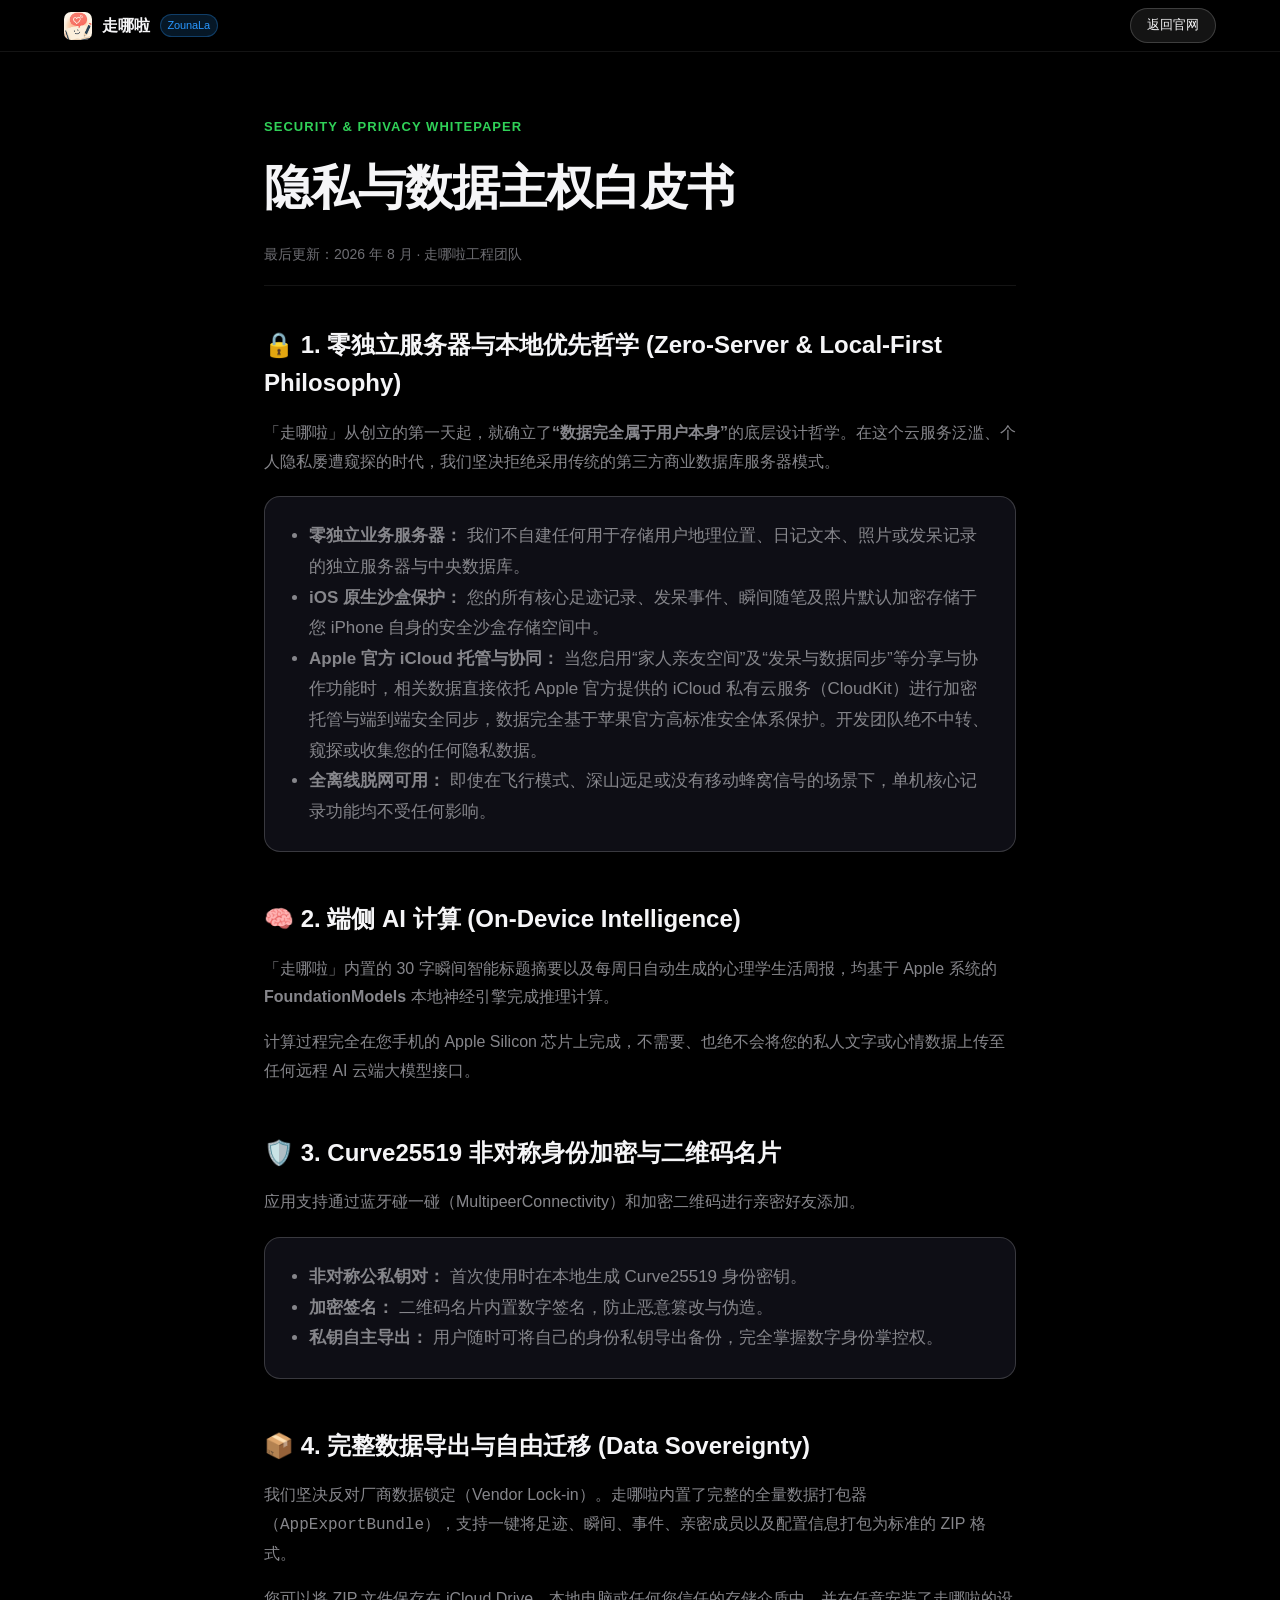
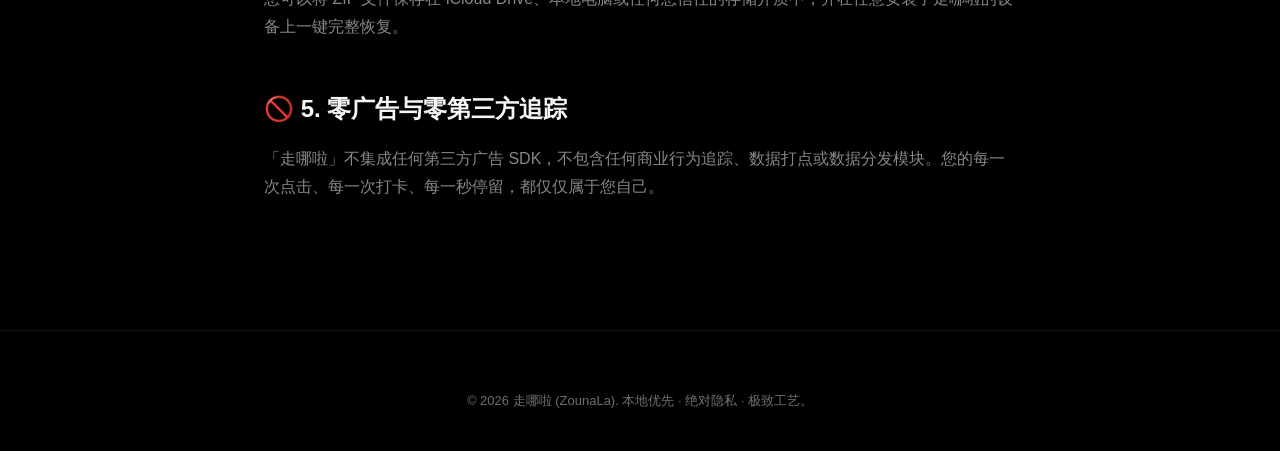
==== commit 009a8258: "chore: add gitignore file and update html pages" ====
--- a/privacy.html
+++ b/privacy.html
@@ -79,15 +79,16 @@
     <div class="pub-date">最后更新：2026 年 8 月 · 走哪啦工程团队</div>
 
     <div class="privacy-section-block">
-      <h2>🔒 1. 本地优先核心哲学 (Local-First Philosophy)</h2>
+      <h2>🔒 1. 零独立服务器与本地优先哲学 (Zero-Server & Local-First Philosophy)</h2>
       <p>
-        「走哪啦」从创立的第一天起，就确立了<strong>“数据完全属于用户本身”</strong>的底层设计哲学。在这个云服务泛滥、个人隐私屡遭窥探的时代，我们坚决拒绝采用传统的中心化数据库服务器模式。
+        「走哪啦」从创立的第一天起，就确立了<strong>“数据完全属于用户本身”</strong>的底层设计哲学。在这个云服务泛滥、个人隐私屡遭窥探的时代，我们坚决拒绝采用传统的第三方商业数据库服务器模式。
       </p>
       <div class="privacy-box-highlight">
         <ul>
-          <li><strong>零中央服务器：</strong> 我们没有存储用户地理位置、日记文本或照片的中央数据库。</li>
-          <li><strong>iOS 原生沙盒保护：</strong> 您的所有足迹记录、发呆事件、瞬间随笔及照片均存储于您 iPhone 自身的安全沙盒存储空间中。</li>
-          <li><strong>全离线可用：</strong> 即使在飞行模式、深山远足或没有移动蜂窝信号的场景下，应用的所有功能均不受任何影响。</li>
+          <li><strong>零独立业务服务器：</strong> 我们不自建任何用于存储用户地理位置、日记文本、照片或发呆记录的独立服务器与中央数据库。</li>
+          <li><strong>iOS 原生沙盒保护：</strong> 您的所有核心足迹记录、发呆事件、瞬间随笔及照片默认加密存储于您 iPhone 自身的安全沙盒存储空间中。</li>
+          <li><strong>Apple 官方 iCloud 托管与协同：</strong> 当您启用“家人亲友空间”及“发呆与数据同步”等分享与协作功能时，相关数据直接依托 Apple 官方提供的 iCloud 私有云服务（CloudKit）进行加密托管与端到端安全同步，数据完全基于苹果官方高标准安全体系保护。开发团队绝不中转、窥探或收集您的任何隐私数据。</li>
+          <li><strong>全离线脱网可用：</strong> 即使在飞行模式、深山远足或没有移动蜂窝信号的场景下，单机核心记录功能均不受任何影响。</li>
         </ul>
       </div>
     </div>
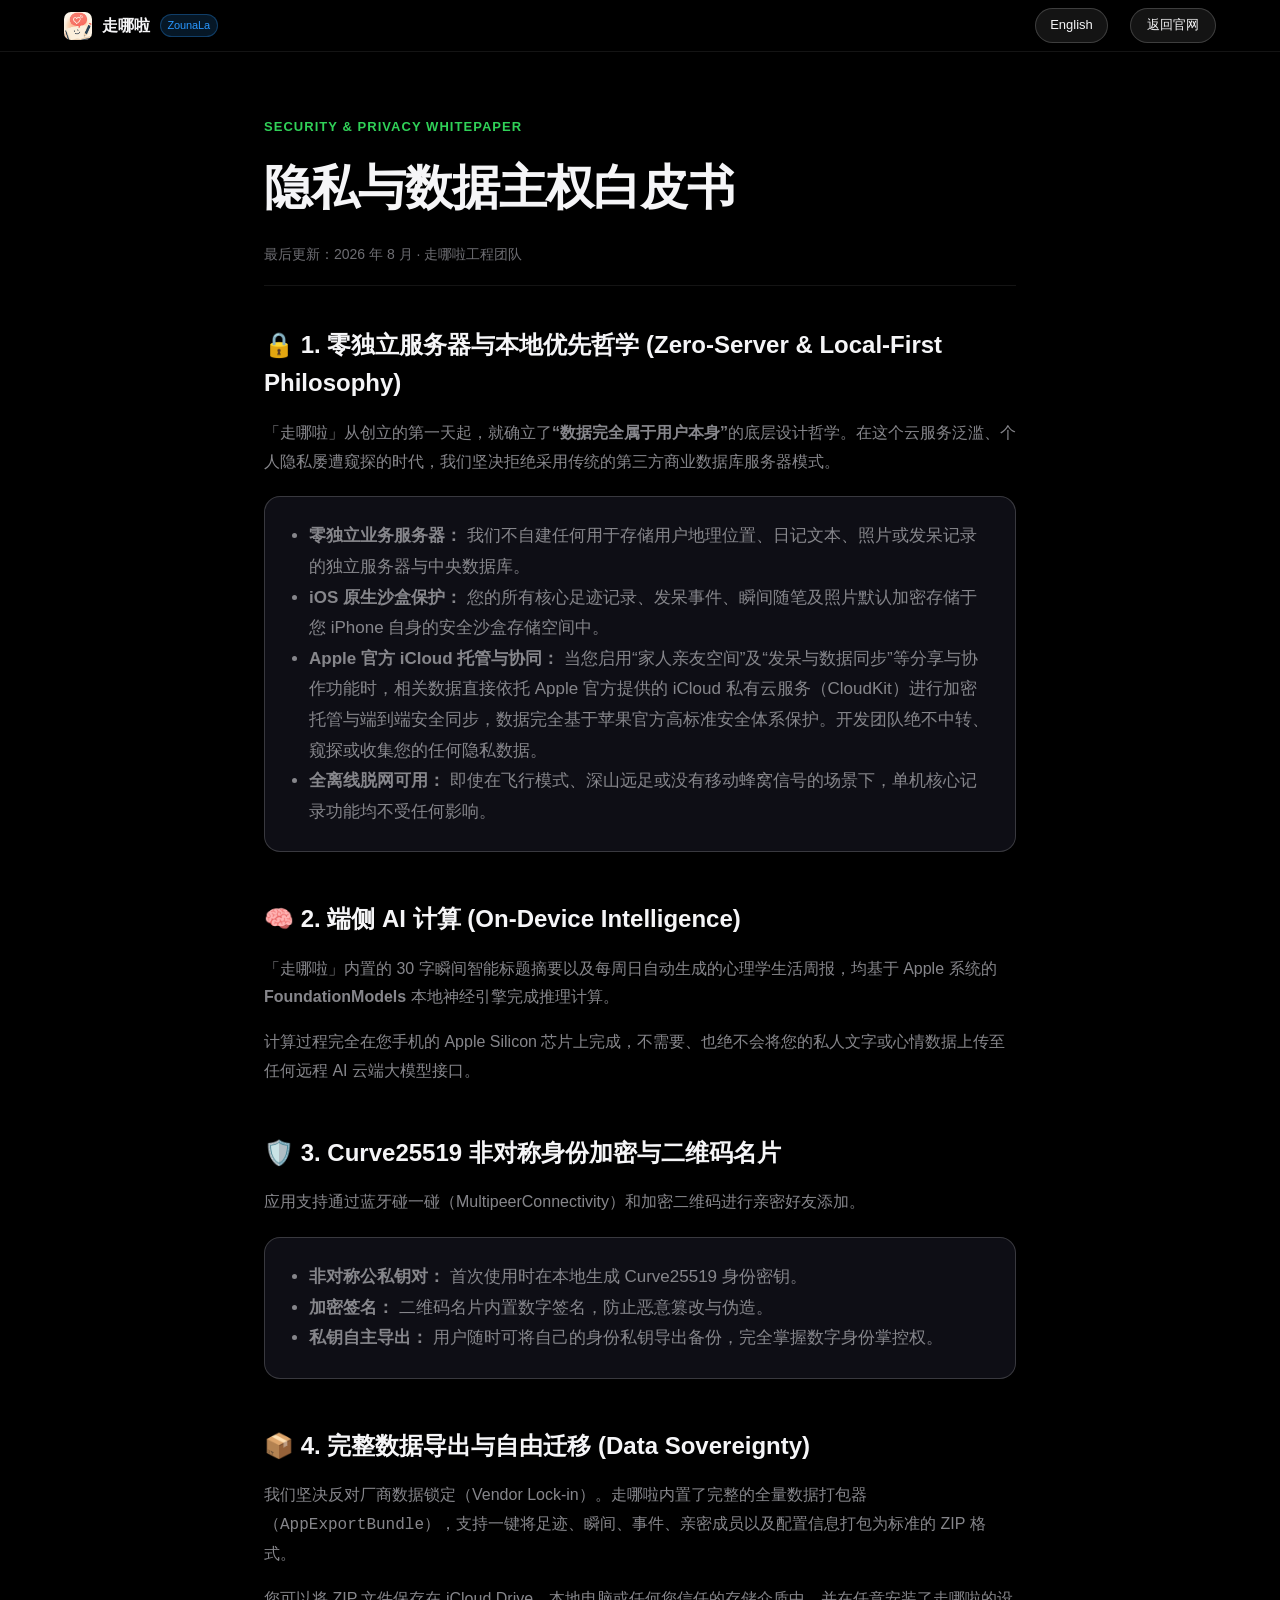
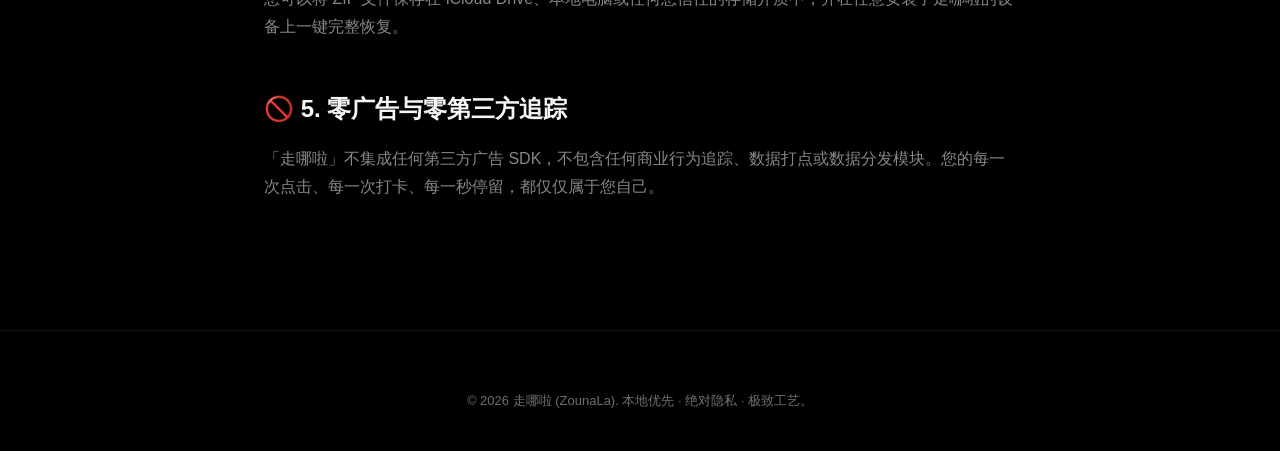
==== commit e9715138: "feat: add English version of the security and privacy whitepaper and update navigation links" ====
--- a/privacy.html
+++ b/privacy.html
@@ -68,6 +68,7 @@
         <span class="brand-tag">ZounaLa</span>
       </a>
       <div class="nav-actions">
+        <a href="privacy-en.html" class="btn-secondary" style="padding: 6px 14px; font-size: 13px; margin-right: 8px;">English</a>
         <a href="index.html" class="btn-secondary" style="padding: 6px 16px; font-size: 13px;">返回官网</a>
       </div>
     </div>
